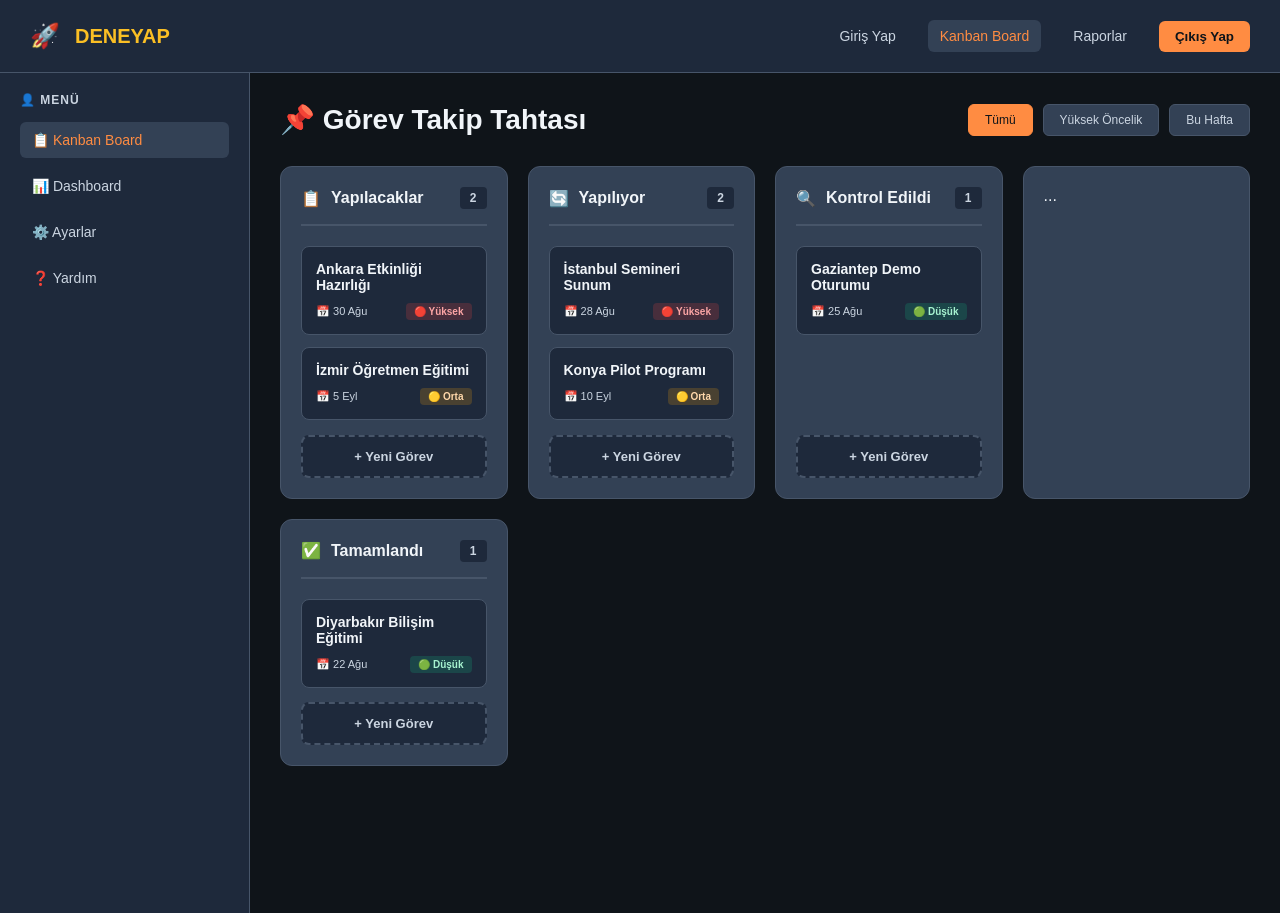
==== data/kanban.html @ 851f7031 "Kanban board'a 'Kontrol Edildi' sütunu eklendi" ====
<!DOCTYPE html>
<html lang="tr">
<head>
    <meta charset="UTF-8">
    <meta name="viewport" content="width=device-width, initial-scale=1.0">
    <title>DENEYAP - Kanban Board</title>
    <style>
        * {
            margin: 0;
            padding: 0;
            box-sizing: border-box;
        }

        :root {
            --primary: #ff8c42;
            --primary-light: #ffb366;
            --secondary: #fbbf24;
            --dark-bg: #0f1419;
            --dark-surface: #1e293b;
            --dark-surface-alt: #334155;
            --text-light: #f1f5f9;
            --text-soft: #cbd5e1;
            --border: #475569;
            --success: #10b981;
            --warning: #f59e0b;
            --danger: #ef4444;
        }

        body {
            font-family: -apple-system, BlinkMacSystemFont, "Segoe UI", "Roboto", sans-serif;
            background: var(--dark-bg);
            color: var(--text-light);
        }

        /* Header */
        .header {
            background: var(--dark-surface);
            border-bottom: 1px solid var(--border);
            padding: 20px 30px;
            display: flex;
            justify-content: space-between;
            align-items: center;
            position: sticky;
            top: 0;
            z-index: 100;
        }

        .header-left {
            display: flex;
            align-items: center;
            gap: 15px;
        }

        .logo-mini {
            font-size: 24px;
        }

        .header-title {
            font-size: 20px;
            font-weight: 700;
            color: var(--secondary);
        }

        .header-right {
            display: flex;
            align-items: center;
            gap: 20px;
        }

        .nav-link {
            color: var(--text-soft);
            text-decoration: none;
            font-size: 14px;
            padding: 8px 12px;
            border-radius: 6px;
            transition: all 0.3s;
        }

        .nav-link:hover,
        .nav-link.active {
            background: var(--dark-surface-alt);
            color: var(--primary);
        }

        .btn-logout {
            background: var(--primary);
            color: var(--dark-bg);
            border: none;
            padding: 8px 16px;
            border-radius: 6px;
            font-weight: 600;
            cursor: pointer;
            transition: all 0.3s;
        }

        .btn-logout:hover {
            background: var(--primary-light);
        }

        /* Main Container */
        .container {
            display: flex;
        }

        /* Sidebar */
        .sidebar {
            width: 250px;
            background: var(--dark-surface);
            border-right: 1px solid var(--border);
            padding: 20px;
            min-height: calc(100vh - 60px);
        }

        .sidebar h3 {
            font-size: 12px;
            color: var(--text-soft);
            text-transform: uppercase;
            margin-bottom: 15px;
            letter-spacing: 1px;
        }

        .sidebar-menu {
            display: flex;
            flex-direction: column;
            gap: 10px;
        }

        .sidebar-item {
            color: var(--text-soft);
            text-decoration: none;
            padding: 10px 12px;
            border-radius: 6px;
            font-size: 14px;
            transition: all 0.3s;
            display: flex;
            align-items: center;
            gap: 10px;
        }

        .sidebar-item:hover,
        .sidebar-item.active {
            background: var(--dark-surface-alt);
            color: var(--primary);
        }

        /* Main Content */
        .main-content {
            flex: 1;
            padding: 30px;
            overflow-x: auto;
        }

        .kanban-header {
            display: flex;
            justify-content: space-between;
            align-items: center;
            margin-bottom: 30px;
        }

        .kanban-header h1 {
            font-size: 28px;
            color: var(--text-light);
        }

        .filter-buttons {
            display: flex;
            gap: 10px;
        }

        .filter-btn {
            background: var(--dark-surface-alt);
            color: var(--text-soft);
            border: 1px solid var(--border);
            padding: 8px 16px;
            border-radius: 6px;
            cursor: pointer;
            font-size: 12px;
            transition: all 0.3s;
        }

        .filter-btn:hover,
        .filter-btn.active {
            background: var(--primary);
            color: var(--dark-bg);
            border-color: var(--primary);
        }

        /* Kanban Board */
        .kanban-board {
            display: grid;
            grid-template-columns: repeat(4, 1fr);
            gap: 20px;
            min-height: 600px;
        }

        .kanban-column {
            background: var(--dark-surface-alt);
            border-radius: 12px;
            padding: 20px;
            display: flex;
            flex-direction: column;
            border: 1px solid var(--border);
        }

        .column-header {
            display: flex;
            justify-content: space-between;
            align-items: center;
            margin-bottom: 20px;
            padding-bottom: 15px;
            border-bottom: 2px solid var(--border);
        }

        .column-title {
            font-size: 16px;
            font-weight: 700;
            display: flex;
            align-items: center;
            gap: 10px;
        }

        .column-count {
            background: var(--dark-surface);
            color: var(--text-soft);
            padding: 4px 10px;
            border-radius: 4px;
            font-size: 12px;
            font-weight: 600;
        }

        /* Status Icons */
        .status-todo { color: var(--warning); }
        .status-progress { color: var(--primary); }
        .status-done { color: var(--success); }

        /* Task Cards */
        .tasks-container {
            display: flex;
            flex-direction: column;
            gap: 12px;
            flex: 1;
        }

        .task-card {
            background: var(--dark-surface);
            border: 1px solid var(--border);
            border-radius: 8px;
            padding: 14px;
            cursor: grab;
            transition: all 0.3s;
        }

        .task-card:hover {
            border-color: var(--primary);
            box-shadow: 0 4px 12px rgba(255, 140, 66, 0.2);
            transform: translateY(-2px);
        }

        .task-card:active {
            cursor: grabbing;
        }

        .task-title {
            font-size: 14px;
            font-weight: 600;
            margin-bottom: 10px;
            color: var(--text-light);
        }

        .task-meta {
            display: flex;
            justify-content: space-between;
            align-items: center;
            gap: 8px;
            flex-wrap: wrap;
        }

        .task-deadline {
            font-size: 11px;
            color: var(--text-soft);
            display: flex;
            align-items: center;
            gap: 4px;
        }

        .priority-badge {
            font-size: 10px;
            padding: 3px 8px;
            border-radius: 4px;
            font-weight: 600;
        }

        .priority-high {
            background: rgba(239, 68, 68, 0.2);
            color: #fca5a5;
        }

        .priority-medium {
            background: rgba(245, 158, 11, 0.2);
            color: #fed7aa;
        }

        .priority-low {
            background: rgba(16, 185, 129, 0.2);
            color: #a7f3d0;
        }

        /* Add Task Button */
        .add-task-btn {
            background: var(--dark-surface);
            border: 2px dashed var(--border);
            color: var(--text-soft);
            padding: 12px;
            border-radius: 8px;
            cursor: pointer;
            font-size: 13px;
            font-weight: 600;
            transition: all 0.3s;
            margin-top: auto;
        }

        .add-task-btn:hover {
            border-color: var(--primary);
            color: var(--primary);
            background: rgba(255, 140, 66, 0.05);
        }

        /* Modal */
        .modal {
            display: none;
            position: fixed;
            top: 0;
            left: 0;
            right: 0;
            bottom: 0;
            background: rgba(0, 0, 0, 0.7);
            z-index: 1000;
            align-items: center;
            justify-content: center;
        }

        .modal.active {
            display: flex;
        }

        .modal-content {
            background: var(--dark-surface);
            border-radius: 12px;
            padding: 30px;
            width: 90%;
            max-width: 400px;
            border: 1px solid var(--border);
        }

        .modal-header {
            font-size: 20px;
            font-weight: 700;
            margin-bottom: 20px;
            color: var(--text-light);
        }

        .form-group {
            margin-bottom: 15px;
        }

        .form-group label {
            display: block;
            margin-bottom: 6px;
            font-size: 13px;
            font-weight: 600;
            color: var(--text-soft);
        }

        .form-group input,
        .form-group select {
            width: 100%;
            padding: 10px;
            background: var(--dark-surface-alt);
            border: 1px solid var(--border);
            border-radius: 6px;
            color: var(--text-light);
            font-size: 13px;
        }

        .form-group input:focus,
        .form-group select:focus {
            outline: none;
            border-color: var(--primary);
        }

        .modal-buttons {
            display: flex;
            gap: 10px;
            margin-top: 20px;
        }

        .btn-submit {
            flex: 1;
            background: linear-gradient(135deg, var(--primary) 0%, var(--secondary) 100%);
            color: var(--dark-bg);
            border: none;
            padding: 10px;
            border-radius: 6px;
            font-weight: 600;
            cursor: pointer;
            font-size: 13px;
        }

        .btn-cancel {
            flex: 1;
            background: var(--dark-surface-alt);
            color: var(--text-soft);
            border: 1px solid var(--border);
            padding: 10px;
            border-radius: 6px;
            font-weight: 600;
            cursor: pointer;
            font-size: 13px;
        }

        .btn-cancel:hover {
            background: var(--border);
        }

        /* Responsive */
        @media (max-width: 1200px) {
    .kanban-board {
        grid-template-columns: repeat(2, 1fr);
    }
}
        @media (max-width: 768px) {
            .sidebar {
                display: none;
            }

            .main-content {
                padding: 15px;
            }

            .kanban-header {
                flex-direction: column;
                gap: 15px;
            }

            .kanban-header h1 {
                font-size: 22px;
            }
        }
    </style>
</head>
<body>
    <!-- Header -->
    <header class="header">
        <div class="header-left">
            <div class="logo-mini">🚀</div>
            <div class="header-title">DENEYAP</div>
        </div>
        <div class="header-right">
            <a href="index.html" class="nav-link">Giriş Yap</a>
            <a href="#" class="nav-link active">Kanban Board</a>
            <a href="#" class="nav-link">Raporlar</a>
            <button class="btn-logout" onclick="logout()">Çıkış Yap</button>
        </div>
    </header>

    <div class="container">
        <!-- Sidebar -->
        <aside class="sidebar">
            <h3>👤 Menü</h3>
            <div class="sidebar-menu">
                <a href="#" class="sidebar-item active">📋 Kanban Board</a>
                <a href="#" class="sidebar-item">📊 Dashboard</a>
                <a href="#" class="sidebar-item">⚙️ Ayarlar</a>
                <a href="#" class="sidebar-item">❓ Yardım</a>
            </div>
        </aside>

        <!-- Main Content -->
        <main class="main-content">
            <!-- Header -->
            <div class="kanban-header">
                <h1>📌 Görev Takip Tahtası</h1>
                <div class="filter-buttons">
                    <button class="filter-btn active">Tümü</button>
                    <button class="filter-btn">Yüksek Öncelik</button>
                    <button class="filter-btn">Bu Hafta</button>
                </div>
            </div>

            <!-- Kanban Board -->
            <div class="kanban-board">
                <!-- Column 1: Yapılacaklar -->
                <div class="kanban-column">
                    <div class="column-header">
                        <div class="column-title">
                            <span class="status-todo">📋</span>
                            Yapılacaklar
                        </div>
                        <div class="column-count" id="todo-count">0</div>
                    </div>

                    <div class="tasks-container" id="todo-tasks">
                        <!-- Tasks dinamik olarak eklenecek -->
                    </div>

                    <button class="add-task-btn" onclick="openModal('todo')">+ Yeni Görev</button>
                </div>

                <!-- Column 2: Yapılıyor -->
                <div class="kanban-column">
                    <div class="column-header">
                        <div class="column-title">
                            <span class="status-progress">🔄</span>
                            Yapılıyor
                        </div>
                        <div class="column-count" id="progress-count">0</div>
                    </div>

                    <div class="tasks-container" id="progress-tasks">
                        <!-- Tasks dinamik olarak eklenecek -->
                    </div>

                    <button class="add-task-btn" onclick="openModal('progress')">+ Yeni Görev</button>
                </div>
                <!-- Column 3: Kontrol Edildi -->
<div class="kanban-column">
    <div class="column-header">
        <div class="column-title">
            <span style="color: #3b82f6;">🔍</span>
            Kontrol Edildi
        </div>
        <div class="column-count" id="review-count">0</div>
    </div>

    <div class="tasks-container" id="review-tasks">
        <!-- Tasks dinamik olarak eklenecek -->
    </div>

    <button class="add-task-btn" onclick="openModal('review')">+ Yeni Görev</button>
</div>

<!-- Column 4: Tamamlandı (Bunu aşağıya taşı) -->
<div class="kanban-column">
    ...
</div>

                <!-- Column 3: Tamamlandı -->
                <div class="kanban-column">
                    <div class="column-header">
                        <div class="column-title">
                            <span class="status-done">✅</span>
                            Tamamlandı
                        </div>
                        <div class="column-count" id="done-count">0</div>
                    </div>

                    <div class="tasks-container" id="done-tasks">
                        <!-- Tasks dinamik olarak eklenecek -->
                    </div>

                    <button class="add-task-btn" onclick="openModal('done')">+ Yeni Görev</button>
                </div>
            </div>
        </main>
    </div>

    <!-- Add Task Modal -->
    <div class="modal" id="taskModal">
        <div class="modal-content">
            <div class="modal-header">Yeni Görev Ekle</div>
            
            <div class="form-group">
                <label>Görev Adı</label>
                <input type="text" id="taskName" placeholder="Görev adını gir">
            </div>

            <div class="form-group">
                <label>Deadline</label>
                <input type="date" id="taskDeadline">
            </div>

            <div class="form-group">
                <label>Öncelik</label>
                <select id="taskPriority">
                    <option value="low">Düşük</option>
                    <option value="medium" selected>Orta</option>
                    <option value="high">Yüksek</option>
                </select>
            </div>

            <div class="modal-buttons">
                <button class="btn-submit" onclick="addTask()">Ekle</button>
                <button class="btn-cancel" onclick="closeModal()">İptal</button>
            </div>
        </div>
    </div>

    <script>
        let currentColumn = '';
        let taskId = 0;

        // Mock Tasks
      const mockTasks = [
    { id: 1, title: "Ankara Etkinliği Hazırlığı", deadline: "2026-08-30", priority: "high", status: "todo" },
    { id: 2, title: "İstanbul Semineri Sunum", deadline: "2026-08-28", priority: "high", status: "progress" },
    { id: 3, title: "İzmir Öğretmen Eğitimi", deadline: "2026-09-05", priority: "medium", status: "todo" },
    { id: 4, title: "Gaziantep Demo Oturumu", deadline: "2026-08-25", priority: "low", status: "review" },
    { id: 5, title: "Konya Pilot Programı", deadline: "2026-09-10", priority: "medium", status: "progress" },
    { id: 6, title: "Diyarbakır Bilişim Eğitimi", deadline: "2026-08-22", priority: "low", status: "done" }
];

        let tasks = [...mockTasks];
        taskId = Math.max(...tasks.map(t => t.id)) + 1;
// Render Tasks
    function renderTasks() {
    const todoTasks = tasks.filter(t => t.status === 'todo');
    const progressTasks = tasks.filter(t => t.status === 'progress');
    const reviewTasks = tasks.filter(t => t.status === 'review');
    const doneTasks = tasks.filter(t => t.status === 'done');

    document.getElementById('todo-tasks').innerHTML = todoTasks.map(t => createTaskCard(t)).join('');
    document.getElementById('progress-tasks').innerHTML = progressTasks.map(t => createTaskCard(t)).join('');
    document.getElementById('review-tasks').innerHTML = reviewTasks.map(t => createTaskCard(t)).join('');
    document.getElementById('done-tasks').innerHTML = doneTasks.map(t => createTaskCard(t)).join('');

    document.getElementById('todo-count').textContent = todoTasks.length;
    document.getElementById('progress-count').textContent = progressTasks.length;
    document.getElementById('review-count').textContent = reviewTasks.length;
    document.getElementById('done-count').textContent = doneTasks.length;
}

        // Create Task Card HTML
        function createTaskCard(task) {
            const date = new Date(task.deadline);
            const formattedDate = date.toLocaleDateString('tr-TR', { month: 'short', day: 'numeric' });
            
            return `
                <div class="task-card" draggable="true" ondragstart="dragStart(event)" data-id="${task.id}">
                    <div class="task-title">${task.title}</div>
                    <div class="task-meta">
                        <div class="task-deadline">📅 ${formattedDate}</div>
                        <span class="priority-badge priority-${task.priority}">
                            ${task.priority === 'high' ? '🔴 Yüksek' : task.priority === 'medium' ? '🟡 Orta' : '🟢 Düşük'}
                        </span>
                    </div>
                </div>
            `;
        }

        // Modal Functions
        function openModal(column) {
            currentColumn = column;
            document.getElementById('taskModal').classList.add('active');
            document.getElementById('taskName').focus();
        }

        function closeModal() {
            document.getElementById('taskModal').classList.remove('active');
            document.getElementById('taskName').value = '';
            document.getElementById('taskDeadline').value = '';
            document.getElementById('taskPriority').value = 'medium';
        }

        function addTask() {
            const name = document.getElementById('taskName').value.trim();
            const deadline = document.getElementById('taskDeadline').value;
            const priority = document.getElementById('taskPriority').value;

            if (!name) {
                alert('Görev adı gerekli!');
                return;
            }

            const newTask = {
                id: taskId++,
                title: name,
                deadline: deadline || new Date().toISOString().split('T')[0],
                priority: priority,
                status: currentColumn
            };

            tasks.push(newTask);
            renderTasks();
            closeModal();
        }

        // Drag & Drop (Basit)
        function dragStart(e) {
            e.dataTransfer.effectAllowed = 'move';
            e.dataTransfer.setData('taskId', e.target.closest('.task-card').dataset.id);
        }

        // Logout
        function logout() {
            if (confirm('Çıkmak istediğinizden emin misiniz?')) {
                window.location.href = 'index.html';
            }
        }

        // Modal dışında tıklamayı kapat
        document.getElementById('taskModal').addEventListener('click', (e) => {
            if (e.target.id === 'taskModal') {
                closeModal();
            }
        });

        // Enter tuşu ile ekle
        document.addEventListener('keypress', (e) => {
            if (e.key === 'Enter' && document.getElementById('taskModal').classList.contains('active')) {
                addTask();
            }
        });

        // İlk render
        renderTasks();
    </script>
</body>
</html>
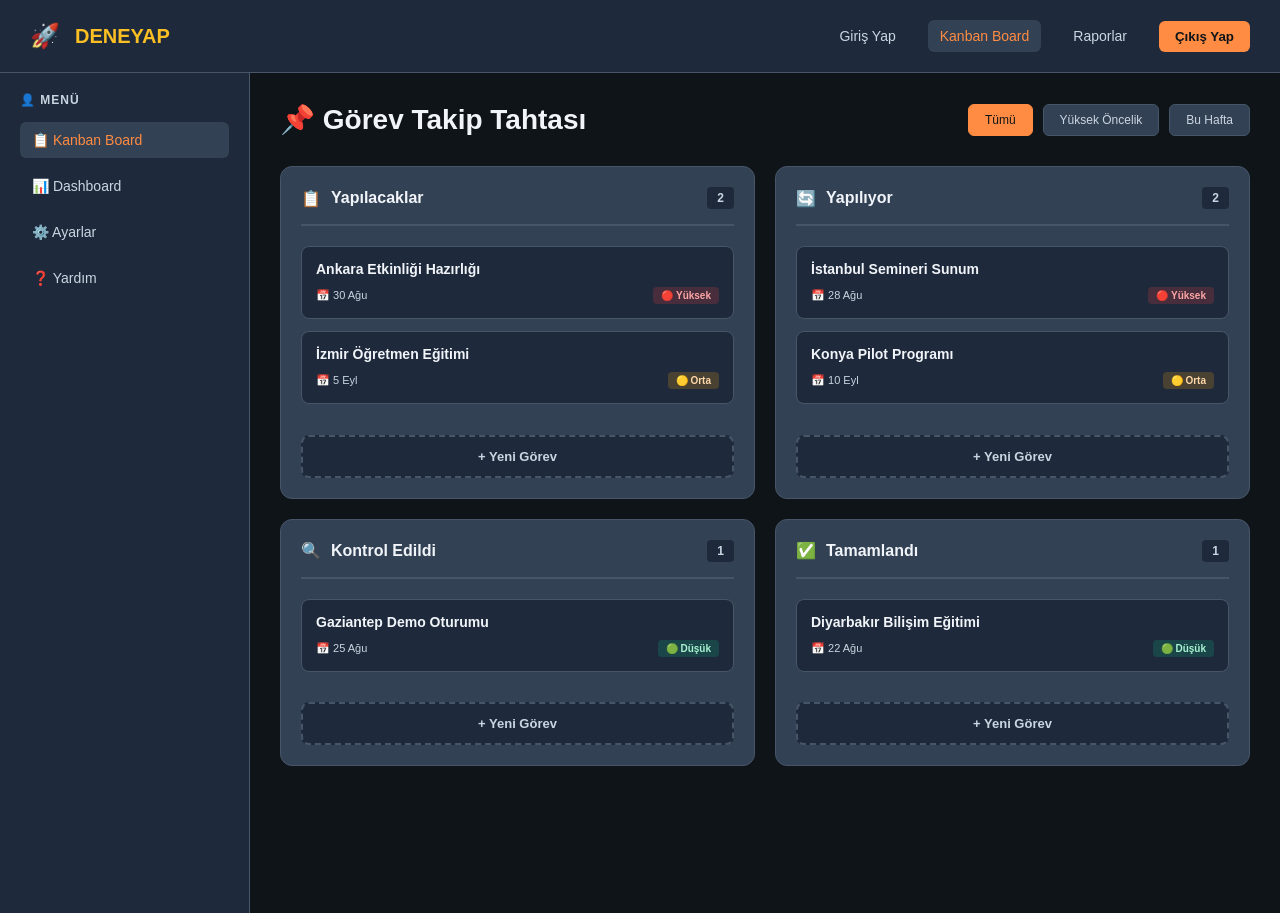
==== commit b6823e08: "Dashboard sayfası ve Risk Scoring Engine eklendi" ====
--- a/data/kanban.html
+++ b/data/kanban.html
@@ -100,6 +100,7 @@
         /* Main Container */
         .container {
             display: flex;
+            min-height: calc(100vh - 60px);
         }
 
         /* Sidebar */
@@ -108,7 +109,6 @@
             background: var(--dark-surface);
             border-right: 1px solid var(--border);
             padding: 20px;
-            min-height: calc(100vh - 60px);
         }
 
         .sidebar h3 {
@@ -227,11 +227,6 @@
             font-size: 12px;
             font-weight: 600;
         }
-
-        /* Status Icons */
-        .status-todo { color: var(--warning); }
-        .status-progress { color: var(--primary); }
-        .status-done { color: var(--success); }
 
         /* Task Cards */
         .tasks-container {
@@ -256,10 +251,6 @@
             transform: translateY(-2px);
         }
 
-        .task-card:active {
-            cursor: grabbing;
-        }
-
         .task-title {
             font-size: 14px;
             font-weight: 600;
@@ -278,9 +269,6 @@
         .task-deadline {
             font-size: 11px;
             color: var(--text-soft);
-            display: flex;
-            align-items: center;
-            gap: 4px;
         }
 
         .priority-badge {
@@ -418,16 +406,13 @@
             font-size: 13px;
         }
 
-        .btn-cancel:hover {
-            background: var(--border);
-        }
-
         /* Responsive */
-        @media (max-width: 1200px) {
-    .kanban-board {
-        grid-template-columns: repeat(2, 1fr);
-    }
-}
+        @media (max-width: 1400px) {
+            .kanban-board {
+                grid-template-columns: repeat(2, 1fr);
+            }
+        }
+
         @media (max-width: 768px) {
             .sidebar {
                 display: none;
@@ -437,13 +422,13 @@
                 padding: 15px;
             }
 
+            .kanban-board {
+                grid-template-columns: 1fr;
+            }
+
             .kanban-header {
                 flex-direction: column;
                 gap: 15px;
-            }
-
-            .kanban-header h1 {
-                font-size: 22px;
             }
         }
     </style>
@@ -457,7 +442,7 @@
         </div>
         <div class="header-right">
             <a href="index.html" class="nav-link">Giriş Yap</a>
-            <a href="#" class="nav-link active">Kanban Board</a>
+            <a href="kanban.html" class="nav-link active">Kanban Board</a>
             <a href="#" class="nav-link">Raporlar</a>
             <button class="btn-logout" onclick="logout()">Çıkış Yap</button>
         </div>
@@ -468,7 +453,7 @@
         <aside class="sidebar">
             <h3>👤 Menü</h3>
             <div class="sidebar-menu">
-                <a href="#" class="sidebar-item active">📋 Kanban Board</a>
+                <a href="kanban.html" class="sidebar-item active">📋 Kanban Board</a>
                 <a href="#" class="sidebar-item">📊 Dashboard</a>
                 <a href="#" class="sidebar-item">⚙️ Ayarlar</a>
                 <a href="#" class="sidebar-item">❓ Yardım</a>
@@ -493,16 +478,12 @@
                 <div class="kanban-column">
                     <div class="column-header">
                         <div class="column-title">
-                            <span class="status-todo">📋</span>
+                            <span>📋</span>
                             Yapılacaklar
                         </div>
                         <div class="column-count" id="todo-count">0</div>
                     </div>
-
-                    <div class="tasks-container" id="todo-tasks">
-                        <!-- Tasks dinamik olarak eklenecek -->
-                    </div>
-
+                    <div class="tasks-container" id="todo-tasks"></div>
                     <button class="add-task-btn" onclick="openModal('todo')">+ Yeni Görev</button>
                 </div>
 
@@ -510,61 +491,45 @@
                 <div class="kanban-column">
                     <div class="column-header">
                         <div class="column-title">
-                            <span class="status-progress">🔄</span>
+                            <span>🔄</span>
                             Yapılıyor
                         </div>
                         <div class="column-count" id="progress-count">0</div>
                     </div>
-
-                    <div class="tasks-container" id="progress-tasks">
-                        <!-- Tasks dinamik olarak eklenecek -->
-                    </div>
-
+                    <div class="tasks-container" id="progress-tasks"></div>
                     <button class="add-task-btn" onclick="openModal('progress')">+ Yeni Görev</button>
                 </div>
+
                 <!-- Column 3: Kontrol Edildi -->
-<div class="kanban-column">
-    <div class="column-header">
-        <div class="column-title">
-            <span style="color: #3b82f6;">🔍</span>
-            Kontrol Edildi
-        </div>
-        <div class="column-count" id="review-count">0</div>
-    </div>
-
-    <div class="tasks-container" id="review-tasks">
-        <!-- Tasks dinamik olarak eklenecek -->
-    </div>
-
-    <button class="add-task-btn" onclick="openModal('review')">+ Yeni Görev</button>
-</div>
-
-<!-- Column 4: Tamamlandı (Bunu aşağıya taşı) -->
-<div class="kanban-column">
-    ...
-</div>
-
-                <!-- Column 3: Tamamlandı -->
                 <div class="kanban-column">
                     <div class="column-header">
                         <div class="column-title">
-                            <span class="status-done">✅</span>
+                            <span>🔍</span>
+                            Kontrol Edildi
+                        </div>
+                        <div class="column-count" id="review-count">0</div>
+                    </div>
+                    <div class="tasks-container" id="review-tasks"></div>
+                    <button class="add-task-btn" onclick="openModal('review')">+ Yeni Görev</button>
+                </div>
+
+                <!-- Column 4: Tamamlandı -->
+                <div class="kanban-column">
+                    <div class="column-header">
+                        <div class="column-title">
+                            <span>✅</span>
                             Tamamlandı
                         </div>
                         <div class="column-count" id="done-count">0</div>
                     </div>
-
-                    <div class="tasks-container" id="done-tasks">
-                        <!-- Tasks dinamik olarak eklenecek -->
-                    </div>
-
+                    <div class="tasks-container" id="done-tasks"></div>
                     <button class="add-task-btn" onclick="openModal('done')">+ Yeni Görev</button>
                 </div>
             </div>
         </main>
     </div>
 
-    <!-- Add Task Modal -->
+    <!-- Modal -->
     <div class="modal" id="taskModal">
         <div class="modal-content">
             <div class="modal-header">Yeni Görev Ekle</div>
@@ -599,43 +564,41 @@
         let currentColumn = '';
         let taskId = 0;
 
-        // Mock Tasks
-      const mockTasks = [
-    { id: 1, title: "Ankara Etkinliği Hazırlığı", deadline: "2026-08-30", priority: "high", status: "todo" },
-    { id: 2, title: "İstanbul Semineri Sunum", deadline: "2026-08-28", priority: "high", status: "progress" },
-    { id: 3, title: "İzmir Öğretmen Eğitimi", deadline: "2026-09-05", priority: "medium", status: "todo" },
-    { id: 4, title: "Gaziantep Demo Oturumu", deadline: "2026-08-25", priority: "low", status: "review" },
-    { id: 5, title: "Konya Pilot Programı", deadline: "2026-09-10", priority: "medium", status: "progress" },
-    { id: 6, title: "Diyarbakır Bilişim Eğitimi", deadline: "2026-08-22", priority: "low", status: "done" }
-];
+        const mockTasks = [
+            { id: 1, title: "Ankara Etkinliği Hazırlığı", deadline: "2026-08-30", priority: "high", status: "todo" },
+            { id: 2, title: "İstanbul Semineri Sunum", deadline: "2026-08-28", priority: "high", status: "progress" },
+            { id: 3, title: "İzmir Öğretmen Eğitimi", deadline: "2026-09-05", priority: "medium", status: "todo" },
+            { id: 4, title: "Gaziantep Demo Oturumu", deadline: "2026-08-25", priority: "low", status: "review" },
+            { id: 5, title: "Konya Pilot Programı", deadline: "2026-09-10", priority: "medium", status: "progress" },
+            { id: 6, title: "Diyarbakır Bilişim Eğitimi", deadline: "2026-08-22", priority: "low", status: "done" }
+        ];
 
         let tasks = [...mockTasks];
         taskId = Math.max(...tasks.map(t => t.id)) + 1;
-// Render Tasks
-    function renderTasks() {
-    const todoTasks = tasks.filter(t => t.status === 'todo');
-    const progressTasks = tasks.filter(t => t.status === 'progress');
-    const reviewTasks = tasks.filter(t => t.status === 'review');
-    const doneTasks = tasks.filter(t => t.status === 'done');
-
-    document.getElementById('todo-tasks').innerHTML = todoTasks.map(t => createTaskCard(t)).join('');
-    document.getElementById('progress-tasks').innerHTML = progressTasks.map(t => createTaskCard(t)).join('');
-    document.getElementById('review-tasks').innerHTML = reviewTasks.map(t => createTaskCard(t)).join('');
-    document.getElementById('done-tasks').innerHTML = doneTasks.map(t => createTaskCard(t)).join('');
-
-    document.getElementById('todo-count').textContent = todoTasks.length;
-    document.getElementById('progress-count').textContent = progressTasks.length;
-    document.getElementById('review-count').textContent = reviewTasks.length;
-    document.getElementById('done-count').textContent = doneTasks.length;
-}
-
-        // Create Task Card HTML
+
+        function renderTasks() {
+            const todoTasks = tasks.filter(t => t.status === 'todo');
+            const progressTasks = tasks.filter(t => t.status === 'progress');
+            const reviewTasks = tasks.filter(t => t.status === 'review');
+            const doneTasks = tasks.filter(t => t.status === 'done');
+
+            document.getElementById('todo-tasks').innerHTML = todoTasks.map(t => createTaskCard(t)).join('');
+            document.getElementById('progress-tasks').innerHTML = progressTasks.map(t => createTaskCard(t)).join('');
+            document.getElementById('review-tasks').innerHTML = reviewTasks.map(t => createTaskCard(t)).join('');
+            document.getElementById('done-tasks').innerHTML = doneTasks.map(t => createTaskCard(t)).join('');
+
+            document.getElementById('todo-count').textContent = todoTasks.length;
+            document.getElementById('progress-count').textContent = progressTasks.length;
+            document.getElementById('review-count').textContent = reviewTasks.length;
+            document.getElementById('done-count').textContent = doneTasks.length;
+        }
+
         function createTaskCard(task) {
             const date = new Date(task.deadline);
             const formattedDate = date.toLocaleDateString('tr-TR', { month: 'short', day: 'numeric' });
             
             return `
-                <div class="task-card" draggable="true" ondragstart="dragStart(event)" data-id="${task.id}">
+                <div class="task-card" draggable="true" data-id="${task.id}">
                     <div class="task-title">${task.title}</div>
                     <div class="task-meta">
                         <div class="task-deadline">📅 ${formattedDate}</div>
@@ -647,7 +610,6 @@
             `;
         }
 
-        // Modal Functions
         function openModal(column) {
             currentColumn = column;
             document.getElementById('taskModal').classList.add('active');
@@ -684,35 +646,25 @@
             closeModal();
         }
 
-        // Drag & Drop (Basit)
-        function dragStart(e) {
-            e.dataTransfer.effectAllowed = 'move';
-            e.dataTransfer.setData('taskId', e.target.closest('.task-card').dataset.id);
-        }
-
-        // Logout
         function logout() {
             if (confirm('Çıkmak istediğinizden emin misiniz?')) {
                 window.location.href = 'index.html';
             }
         }
 
-        // Modal dışında tıklamayı kapat
         document.getElementById('taskModal').addEventListener('click', (e) => {
             if (e.target.id === 'taskModal') {
                 closeModal();
             }
         });
 
-        // Enter tuşu ile ekle
         document.addEventListener('keypress', (e) => {
             if (e.key === 'Enter' && document.getElementById('taskModal').classList.contains('active')) {
                 addTask();
             }
         });
 
-        // İlk render
         renderTasks();
     </script>
 </body>
-</html>
+</html>
